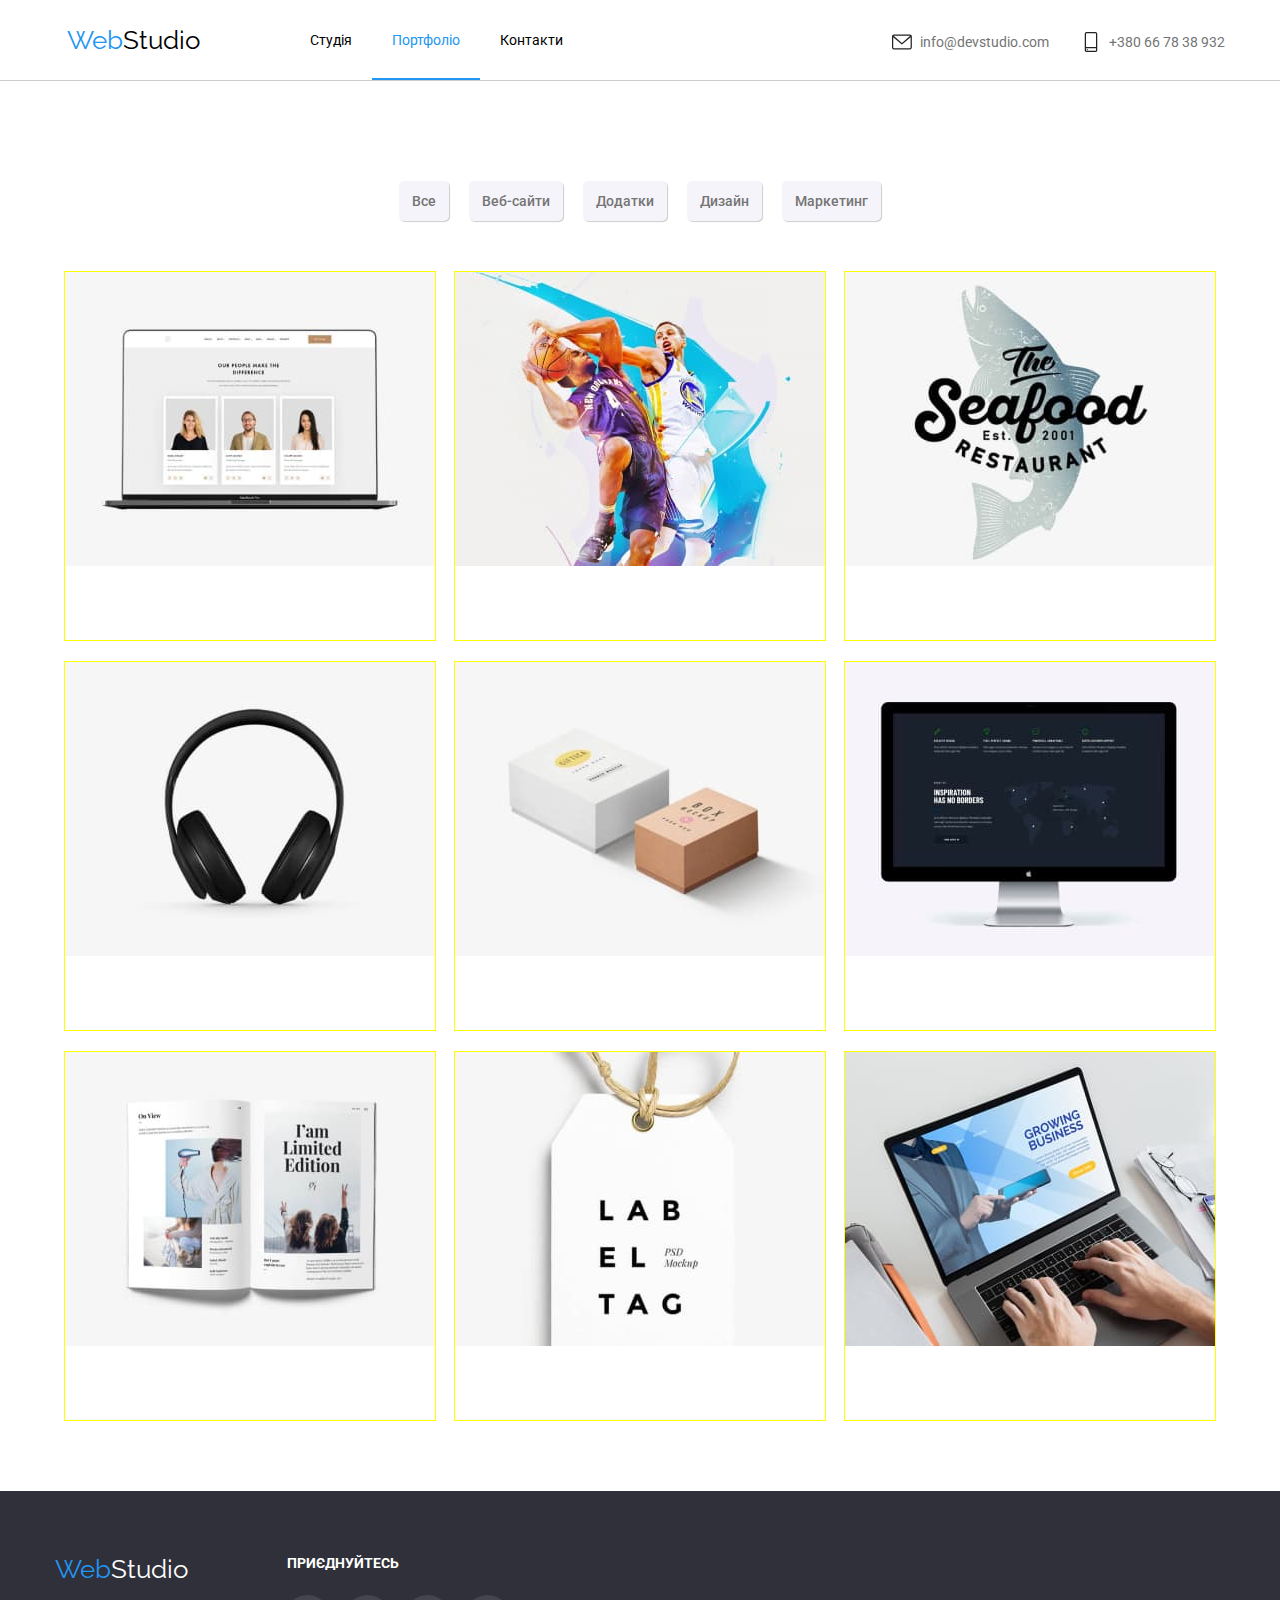
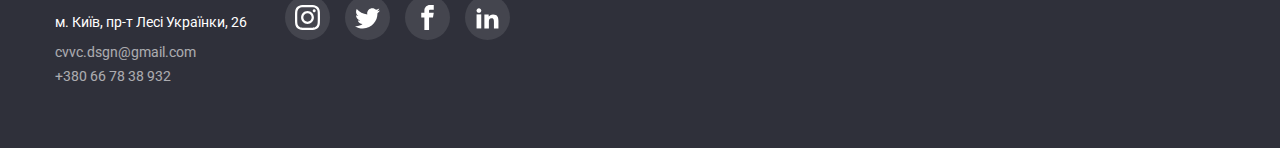
==== portfolio.html @ b99adbf7 "new_file" ====
<!DOCTYPE html>
<html lang="ua">
 <head>
  <title>Portfolio</title>

  <link rel="stylesheet" href="css/style.css" />
  <meta http-equiv="Content-type" content="text/html;charset=UTF-8" />
  <link rel="preconnect" href="https://fonts.googleapis.com">
<link rel="preconnect" href="https://fonts.gstatic.com" crossorigin>
<link href="https://fonts.googleapis.com/css2?family=Roboto:wght@100;300;400;700&display=swap" rel="stylesheet"> 
<link rel="preconnect" href="https://fonts.googleapis.com">
<link rel="preconnect" href="https://fonts.gstatic.com" crossorigin>
<link href="https://fonts.googleapis.com/css2?family=Raleway:wght@100;200;400;600;700&family=Roboto:wght@100;300;400;700&display=swap" rel="stylesheet"> 

 </head>
 <body>

<div class="top__line">
   <div class="top container">
      <div class="logo">
         <span>Web</span>Studio</div>
      <nav class="top__menu">
         <div class="menu__item"><a href="index.html">Студія</a></div>
         <div class="menu__item here">Портфоліо</div>
         <div class="menu__item"><a href="contacts.html">Контакти</a></div>
      </nav>
      <div class="contacts">
         <div class="contacts__item">
            <svg class="icons">
            <use href="./img/sprite.svg#icon-mail"></use>
            </svg>
         <a href="">info@devstudio.com</a></div>
         <div class="contacts__item">
            <svg class="icons">
            <use href="./img/sprite.svg#icon-phone"></use>
            </svg>
      +380 66 78 38 932</div>
      </div>
      
   </div>
</div>

<div class="portfolo container">
   <div class="portfolio__filter">
      <ul class="portfolio__filter-list">
         <li class="filter__items">
            <a href="">Все</a>
         <li class="filter__items">
            <a href="">Веб-сайти</a>
         </li>
         <li class="filter__items">
            <a href="">Додатки</a>
         </li>
         <li class="filter__items">
            <a href="">Дизайн</a>
         </li>
         <li class="filter__items">
            <a href="">Маркетинг</a>
         </li>
         </li>
      </ul>
      <div class="portfolio__row">
         
         <div class="portfolio__items">
            <div class="img__work">
               <img src="img/section-portfolio/portfolio1.jpg" alt="">
               <div class="hidden__container">
                  <div class="hidden_work__title"></div>
                  <div class="hidden_work__subtitle"></div>
               </div>
            </div>
            <div class="items__title"></div>
            <div class="items__subtitle"></div>
         </div>
         <div class="portfolio__items">
            <div class="img__work">
               <img src="img/section-portfolio/portfolio2.jpg" alt="">
               <div class="hidden__container">
                  <div class="hidden_work__title"></div>
                  <div class="hidden_work__subtitle"></div>
               </div>
            </div>
            <div class="items__title"></div>
            <div class="items__subtitle"></div>
         </div>
         <div class="portfolio__items">
            <div class="img__work">
               <img src="img/section-portfolio/portfolio3.jpg" alt="">
               <div class="hidden__container">
                  <div class="hidden_work__title"></div>
                  <div class="hidden_work__subtitle"></div>
               </div>
            </div>
            <div class="items__title"></div>
            <div class="items__subtitle"></div>
         </div>
         <div class="portfolio__items">
            <div class="img__work">
               <img src="img/section-portfolio/portfolio4.jpg" alt="">
               <div class="hidden__container">
                  <div class="hidden_work__title"></div>
                  <div class="hidden_work__subtitle"></div>
               </div>
            </div>
            <div class="items__title"></div>
            <div class="items__subtitle"></div>
         </div>
         <div class="portfolio__items">
            <div class="img__work">
               <img src="img/section-portfolio/portfolio5.jpg" alt="">
               <div class="hidden__container">
                  <div class="hidden_work__title"></div>
                  <div class="hidden_work__subtitle"></div>
               </div>
            </div>
            <div class="items__title"></div>
            <div class="items__subtitle"></div>
         </div>
         <div class="portfolio__items">
            <div class="img__work">
               <img src="img/section-portfolio/portfolio6.jpg" alt="">
               <div class="hidden__container">
                  <div class="hidden_work__title"></div>
                  <div class="hidden_work__subtitle"></div>
               </div>
            </div>
            <div class="items__title"></div>
            <div class="items__subtitle"></div>
         </div>
         <div class="portfolio__items">
            <div class="img__work">
               <img src="img/section-portfolio/portfolio7.jpg" alt="">
               <div class="hidden__container">
                  <div class="hidden_work__title"></div>
                  <div class="hidden_work__subtitle"></div>
               </div>
            </div>
            <div class="items__title"></div>
            <div class="items__subtitle"></div>
         </div>
         <div class="portfolio__items">
            <div class="img__work">
               <img src="img/section-portfolio/portfolio8.jpg" alt="">
               <div class="hidden__container">
                  <div class="hidden_work__title"></div>
                  <div class="hidden_work__subtitle"></div>
               </div>
            </div>
            <div class="items__title"></div>
            <div class="items__subtitle"></div>
         </div>
         <div class="portfolio__items">
            <div class="img__work">
               <img src="img/section-portfolio/portfolio9.jpg" alt="">
               <div class="hidden__container">
                  <div class="hidden_work__title"></div>
                  <div class="hidden_work__subtitle"></div>
               </div>
            </div>
            <div class="items__title"></div>
            <div class="items__subtitle"></div>
         </div>
      </div>
   </div>
</div>

<!-- ---footer--- -->
<div class="footer">
   <div class="footer__box container">
      <div class="footer__contacts">
      <div class="logo"><span>Web</span>Studio</div>
      <div class="addres">м. Київ, пр-т Лесі Українки, 26</div>
      <div class="email">cvvc.dsgn@gmail.com</div>
      <div class="phone">+380 66 78 38 932</div>
      </div>
      <div class="footer__social">
         <div class="footer__title">приєднуйтесь</div>
         <div class="social__items">
            <div>
            <svg class="social__icons">
            <use href="./img/sprite.svg#icon-instagram"></use>
            </div>
            <div>
            <svg class="social__icons">
            <use href="./img/sprite.svg#icon-twitter"></use>
            </div>
            <div>
            <svg class="social__icons">
            <use href="./img/sprite.svg#icon-facebook"></use>
            </div>
            <div>
            <svg class="social__icons">
            <use href="./img/sprite.svg#icon-linkedin"></use>
            </div>
         </div>
      </div>
   </div>
</div>
 </body>
</html>
---- css/style.css ----
* {
  padding: 0;
  margin: 0;
  border: 0;
}

*, *:before, *:after {
  -webkit-box-sizing: border-box;
  box-sizing: border-box;
}

:focus, :active {
  outline: none;
}

a:focus, a:active {
  outline: none;
}

nav, footer, header, aside {
  display: block;
}

html, body {
  height: 100%;
  width: 100%;
  font-size: 100%;
  line-height: 1;
  font-size: 14px;
  -ms-text-size-adjust: 100%;
  -moz-text-size-adjust: 100%;
  -webkit-text-size-adjust: 100%;
}

input, button, textarea {
  font-family: inherit;
}

input::-ms-clear {
  display: none;
}

button {
  cursor: pointer;
}

button::-moz-focus-inner {
  padding: 0;
  border: 0;
}

a, a:visited {
  text-decoration: none;
}

a:hover {
  text-decoration: none;
}

ul li {
  list-style: none;
}

img {
  vertical-align: top;
}

h1, h2, h3, h4, h5, h6 {
  font-size: inherit;
  font-weight: 400;
}

/*--------------------*/
body {
  font-family: "Roboto", sans-serif;
}

.container {
  width: 1170px;
  margin: 0px auto;
}

.top__line {
  background: #fff;
  border-bottom: 1px solid rgba(0, 0, 0, 0.2);
}

.top {
  display: -webkit-box;
  display: -ms-flexbox;
  display: flex;
  -webkit-box-orient: horizontal;
  -webkit-box-direction: normal;
      -ms-flex-direction: row;
          flex-direction: row;
  height: 80px;
}

.logo {
  -ms-flex-preferred-size: 145px;
      flex-basis: 145px;
  text-align: right;
  font-family: "Raleway", sans-serif;
  font-size: 26px;
  font-weight: 400;
  color: #000;
  -ms-flex-item-align: center;
      -ms-grid-row-align: center;
      align-self: center;
}

.logo span {
  color: #2196F3;
}

.here {
  border-top: 2px solid rgba(0, 0, 0, 0);
  border-bottom: 2px solid #2196F3;
}

.top__menu {
  margin-left: 90px;
  -webkit-box-flex: 1;
      -ms-flex-positive: 1;
          flex-grow: 1;
  display: -webkit-box;
  display: -ms-flexbox;
  display: flex;
  -webkit-box-orient: horizontal;
  -webkit-box-direction: normal;
      -ms-flex-direction: row;
          flex-direction: row;
  -webkit-box-pack: start;
      -ms-flex-pack: start;
          justify-content: flex-start;
  -webkit-box-align: stretch;
      -ms-flex-align: stretch;
          align-items: stretch;
}

.menu__item {
  -webkit-transition: all 0.1s ease-in-out 0.1s;
  transition: all 0.1s ease-in-out 0.1s;
  font-size: 14px;
  padding: 0px 20px;
  color: #2196F3;
  display: -webkit-box;
  display: -ms-flexbox;
  display: flex;
  -webkit-box-orient: vertical;
  -webkit-box-direction: normal;
      -ms-flex-direction: column;
          flex-direction: column;
  -webkit-box-pack: center;
      -ms-flex-pack: center;
          justify-content: center;
  -webkit-box-align: stretch;
      -ms-flex-align: stretch;
          align-items: stretch;
}

.menu__item:hover {
  border-top: 2px solid #fff;
  cursor: pointer;
  border-bottom: 2px solid #2196F3;
}

.menu__item a {
  -webkit-transition: all 0.1s ease-in-out 0.1s;
  transition: all 0.1s ease-in-out 0.1s;
  color: #000;
}

.menu__item a:hover {
  color: #2196F3;
}

.contacts {
  display: -webkit-box;
  display: -ms-flexbox;
  display: flex;
  -webkit-box-align: center;
      -ms-flex-align: center;
          align-items: center;
  -webkit-box-pack: justify;
      -ms-flex-pack: justify;
          justify-content: space-between;
  -ms-flex-preferred-size: 333px;
      flex-basis: 333px;
}

.contacts__item, a {
  color: #757575;
}

.contacts__item a:hover {
  color: #2196F3;
}

.contacts__item a:hover > .icons {
  fill: #2196F3;
}

.header {
  overflow: hidden;
  position: relative;
  background: url("../img/header/Img.png");
  height: 600px;
  text-align: center;
  display: -webkit-box;
  display: -ms-flexbox;
  display: flex;
  -webkit-box-orient: vertical;
  -webkit-box-direction: normal;
      -ms-flex-direction: column;
          flex-direction: column;
  -webkit-box-pack: center;
      -ms-flex-pack: center;
          justify-content: center;
  -webkit-box-align: center;
      -ms-flex-align: center;
          align-items: center;
}

.overlay {
  position: absolute;
  width: 100%;
  height: 100%;
  background: rgba(0, 0, 0, 0.4);
}

.header__title {
  position: relative;
  z-index: 2;
  width: 600px;
  line-height: 60px;
  margin-bottom: 45px;
  font-size: 44px;
  font-weight: 700;
  text-transform: uppercase;
  color: #fff;
}

.headr__btn {
  position: relative;
  z-index: 2;
  background: #2196F3;
  color: white;
  padding: 22px 32px;
  border-radius: 4px;
  font-size: 16px;
  font-weight: bold;
}

.headr__btn:hover {
  background: #188CE8;
}

.title {
  color: #212121;
  font-size: 36px;
  font-weight: bold;
  text-align: center;
  padding-top: 100px;
  margin-bottom: 60px;
}

.benefits {
  margin: 0px -10px;
  margin-top: 60px;
}

.benefits__items {
  margin: 0px 10px 0px 10px;
}

.benefits__img-box {
  margin-bottom: 35px;
  width: 270px;
  height: 120px;
  display: -webkit-box;
  display: -ms-flexbox;
  display: flex;
  -webkit-box-orient: horizontal;
  -webkit-box-direction: normal;
      -ms-flex-direction: row;
          flex-direction: row;
  -webkit-box-pack: center;
      -ms-flex-pack: center;
          justify-content: center;
  -webkit-box-align: center;
      -ms-flex-align: center;
          align-items: center;
  border-radius: 5px;
  background-color: #F5F4FA;
}

.benefits__icons {
  width: 70px;
  height: 70px;
}

.benefits__title {
  display: none;
}

.benefits__box {
  display: -webkit-box;
  display: -ms-flexbox;
  display: flex;
  -webkit-box-orient: horizontal;
  -webkit-box-direction: normal;
      -ms-flex-direction: row;
          flex-direction: row;
  -webkit-box-pack: center;
      -ms-flex-pack: center;
          justify-content: center;
}

.benefits__items {
  font-size: 14px;
}

.benefits__items_title {
  color: #212121;
  font-weight: bold;
  margin-bottom: 20px;
}

.benefits__items_subtitle {
  color: #757575;
}

.we-doing {
  padding-bottom: 100px;
}

.we-doing__img {
  display: -webkit-box;
  display: -ms-flexbox;
  display: flex;
  -webkit-box-orient: horizontal;
  -webkit-box-direction: normal;
      -ms-flex-direction: row;
          flex-direction: row;
  -webkit-box-pack: justify;
      -ms-flex-pack: justify;
          justify-content: space-between;
  -webkit-box-align: center;
      -ms-flex-align: center;
          align-items: center;
}

.we-doing__item:hover {
  cursor: pointer;
  -webkit-box-shadow: 1px 2px 13px rgba(0, 0, 0, 0.5);
          box-shadow: 1px 2px 13px rgba(0, 0, 0, 0.5);
}

.team {
  background: #F5F4FA;
  padding-bottom: 60px;
}

.team__box {
  display: -webkit-box;
  display: -ms-flexbox;
  display: flex;
  -webkit-box-orient: horizontal;
  -webkit-box-direction: normal;
      -ms-flex-direction: row;
          flex-direction: row;
  -webkit-box-pack: justify;
      -ms-flex-pack: justify;
          justify-content: space-between;
  -webkit-box-align: center;
      -ms-flex-align: center;
          align-items: center;
}

.team__items {
  padding-bottom: 30px;
  -webkit-box-shadow: 1px 2px 2px rgba(0, 0, 0, 0.2);
          box-shadow: 1px 2px 2px rgba(0, 0, 0, 0.2);
  border-radius: 0px 0px 5px 5px;
  -ms-flex-preferred-size: 270px;
      flex-basis: 270px;
  text-align: center;
  background: #fff;
}

.team__items img {
  width: 100%;
}

.neme {
  margin-top: 33px;
  margin-bottom: 18px;
  color: #212121;
  font-size: 16px;
  font-weight: 600;
}

.profession {
  color: #757575;
  font-size: 16px;
  margin-bottom: 20px;
}

.social__items {
  margin: 0px auto;
  width: 80%;
  display: -webkit-box;
  display: -ms-flexbox;
  display: flex;
  -webkit-box-orient: horizontal;
  -webkit-box-direction: normal;
      -ms-flex-direction: row;
          flex-direction: row;
  -ms-flex-pack: distribute;
      justify-content: space-around;
  -webkit-box-align: center;
      -ms-flex-align: center;
          align-items: center;
}

.social__items div {
  -webkit-transition: all 0.5s ease-in-out 0s;
  transition: all 0.5s ease-in-out 0s;
  display: -webkit-box;
  display: -ms-flexbox;
  display: flex;
  -webkit-box-orient: horizontal;
  -webkit-box-direction: normal;
      -ms-flex-direction: row;
          flex-direction: row;
  -webkit-box-pack: center;
      -ms-flex-pack: center;
          justify-content: center;
  -webkit-box-align: center;
      -ms-flex-align: center;
          align-items: center;
  border-radius: 50%;
  width: 45px;
  height: 45px;
}

.social__items div:hover {
  fill: #fff;
  background-color: #2196F3;
  cursor: pointer;
}

.social__items div:hover > .social__icons {
  fill: #fff;
}

.social__icons {
  -webkit-transition: all 0.2s ease-in-out 0s;
  transition: all 0.2s ease-in-out 0s;
  fill: #AFB1B8;
  width: 25px;
  height: 25px;
}

.partners {
  margin-bottom: 95px;
}

.partners__row {
  display: -webkit-box;
  display: -ms-flexbox;
  display: flex;
  -webkit-box-orient: horizontal;
  -webkit-box-direction: normal;
      -ms-flex-direction: row;
          flex-direction: row;
  -webkit-box-pack: justify;
      -ms-flex-pack: justify;
          justify-content: space-between;
  -webkit-box-align: center;
      -ms-flex-align: center;
          align-items: center;
}

.partners__items {
  -webkit-transition: all 0.5s ease-in-out 0s;
  transition: all 0.5s ease-in-out 0s;
  display: -webkit-box;
  display: -ms-flexbox;
  display: flex;
  -webkit-box-orient: horizontal;
  -webkit-box-direction: normal;
      -ms-flex-direction: row;
          flex-direction: row;
  -webkit-box-pack: center;
      -ms-flex-pack: center;
          justify-content: center;
  -webkit-box-align: center;
      -ms-flex-align: center;
          align-items: center;
  width: 170px;
  height: 92px;
  border-radius: 5px;
  border: 1px solid #AFB1B8;
}

.partners__items:hover {
  cursor: pointer;
  border: 1px solid #2196F3;
}

.partners__items:hover > .partners__icons {
  fill: #2196F3;
}

.partners__icons {
  -webkit-transition: all 0.5s ease-in-out 0s;
  transition: all 0.5s ease-in-out 0s;
  fill: #AFB1B8;
  height: 60px;
}

.footer {
  font-size: 14px;
  padding: 65px 0px;
  background: #2F303A;
  color: #fff;
}

.footer__title {
  color: #fff;
  text-transform: uppercase;
  font-weight: bold;
  font-size: 14px;
  margin-bottom: 25px;
}

.footer__box {
  display: -webkit-box;
  display: -ms-flexbox;
  display: flex;
  -webkit-box-orient: horizontal;
  -webkit-box-direction: normal;
      -ms-flex-direction: row;
          flex-direction: row;
  -webkit-box-pack: start;
      -ms-flex-pack: start;
          justify-content: flex-start;
}

.footer__contacts {
  margin-right: 40px;
}

.footer__social {
  width: 300px;
}

.footer__social > .social__items {
  margin-left: -10px;
}

.footer__social > .social__items > div {
  background-color: #44454E;
}

.footer__social div > .social__icons {
  fill: #fff;
}

.footer__social > .social__items > div:hover {
  opacity: 1;
  background-color: #2196F3;
}

.footer__contacts > .logo {
  text-align: left;
  color: #fff;
}

.addres {
  margin-top: 33px;
  margin-bottom: 16px;
}

.email, .phone {
  margin-top: 10px;
  opacity: 0.6;
}

.icons {
  margin-bottom: -5px;
  margin-right: 5px;
  width: 20px;
  height: 20px;
  fill: #222;
}

.contacts__item:hover > .icons {
  fill: #2196F3;
}

.contacts__item:hover {
  color: #2196F3;
}

.portfolo {
  padding-top: 100px;
  padding-bottom: 60px;
}

.portfolio__filter {
  margin: 0px auto;
}

.portfolio__filter-list {
  display: -webkit-box;
  display: -ms-flexbox;
  display: flex;
  -webkit-box-orient: horizontal;
  -webkit-box-direction: normal;
      -ms-flex-direction: row;
          flex-direction: row;
  -webkit-box-pack: center;
      -ms-flex-pack: center;
          justify-content: center;
  -webkit-box-align: center;
      -ms-flex-align: center;
          align-items: center;
  margin-bottom: 40px;
}

.filter__items {
  background: #F5F4FA;
  font-size: 16;
  font-weight: 500;
  border-radius: 5px;
  padding: 13px;
  margin: 0px 10px;
  -webkit-box-shadow: 1px 1px 1px rgba(0, 0, 0, 0.2);
          box-shadow: 1px 1px 1px rgba(0, 0, 0, 0.2);
}

.filter__items:hover {
  background: #2196F3;
  -webkit-box-shadow: 1px 2px 1px rgba(0, 0, 0, 0.2);
          box-shadow: 1px 2px 1px rgba(0, 0, 0, 0.2);
}

.filter__items:hover > a {
  color: #fff;
}

.portfolio__row {
  display: -webkit-box;
  display: -ms-flexbox;
  display: flex;
  -webkit-box-orient: horizontal;
  -webkit-box-direction: normal;
      -ms-flex-direction: row;
          flex-direction: row;
  -ms-flex-pack: distribute;
      justify-content: space-around;
  -webkit-box-align: center;
      -ms-flex-align: center;
          align-items: center;
  -ms-flex-wrap: wrap;
      flex-wrap: wrap;
}

.portfolio__items {
  margin: 10px 0px;
  -ms-flex-preferred-size: 370px;
      flex-basis: 370px;
  height: 370px;
  border: 1px solid yellow;
}
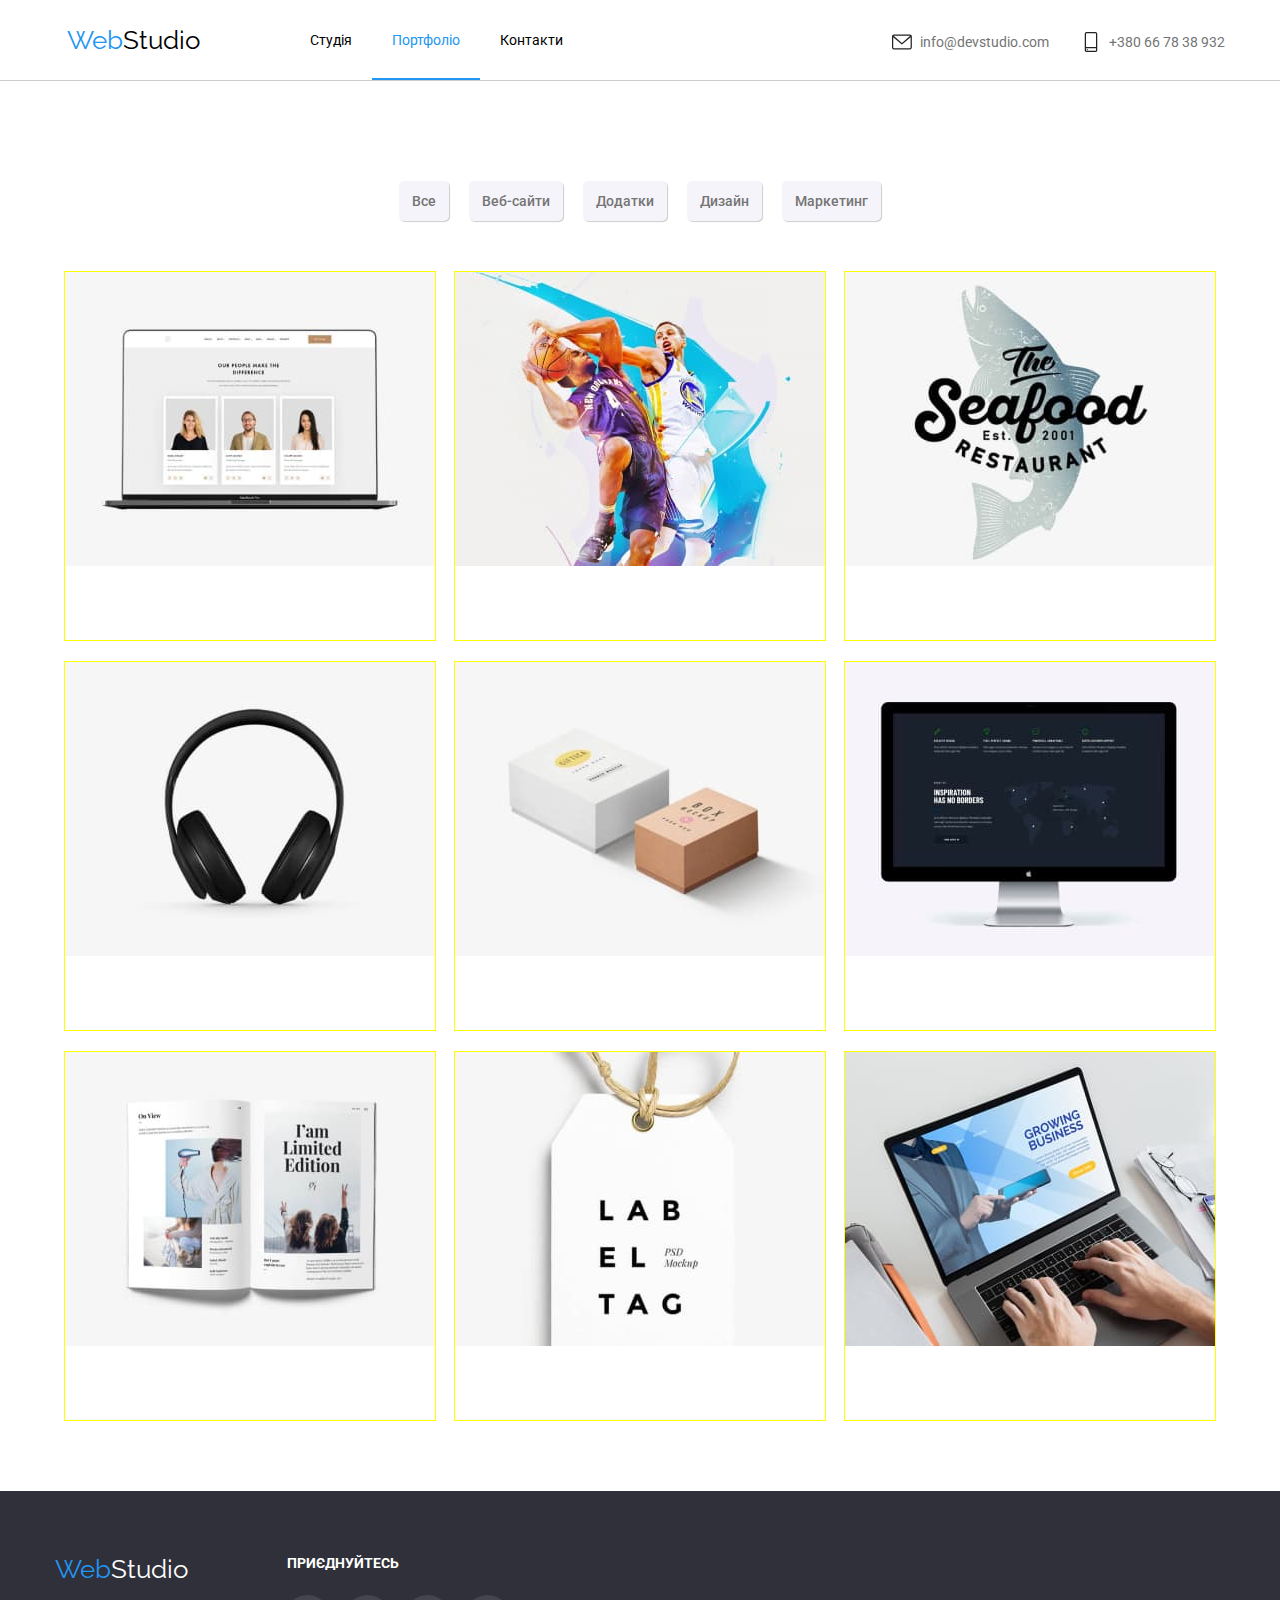
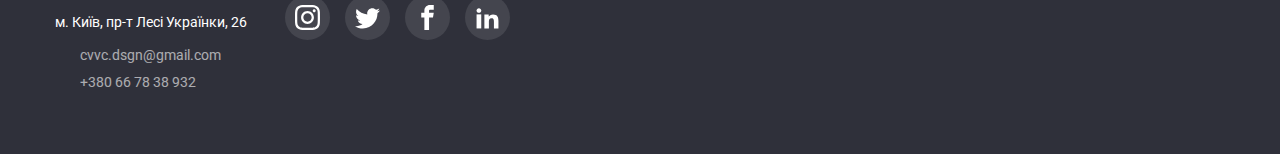
==== commit 06f8b6ac: "svg icons footer" ====
--- a/portfolio.html
+++ b/portfolio.html
@@ -170,8 +170,8 @@
       <div class="footer__contacts">
       <div class="logo"><span>Web</span>Studio</div>
       <div class="addres">м. Київ, пр-т Лесі Українки, 26</div>
-      <div class="email">cvvc.dsgn@gmail.com</div>
-      <div class="phone">+380 66 78 38 932</div>
+      <div class="email"><svg class="icons"><use href="./img/icons/sprite.svg#mail"></use></svg>cvvc.dsgn@gmail.com</div>
+      <div class="phone"><svg class="icons"><use href="./img/icons/sprite.svg#phone"></use></svg>+380 66 78 38 932</div>
       </div>
       <div class="footer__social">
          <div class="footer__title">приєднуйтесь</div>
@@ -197,4 +197,4 @@
    </div>
 </div>
  </body>
-</html>+</html>
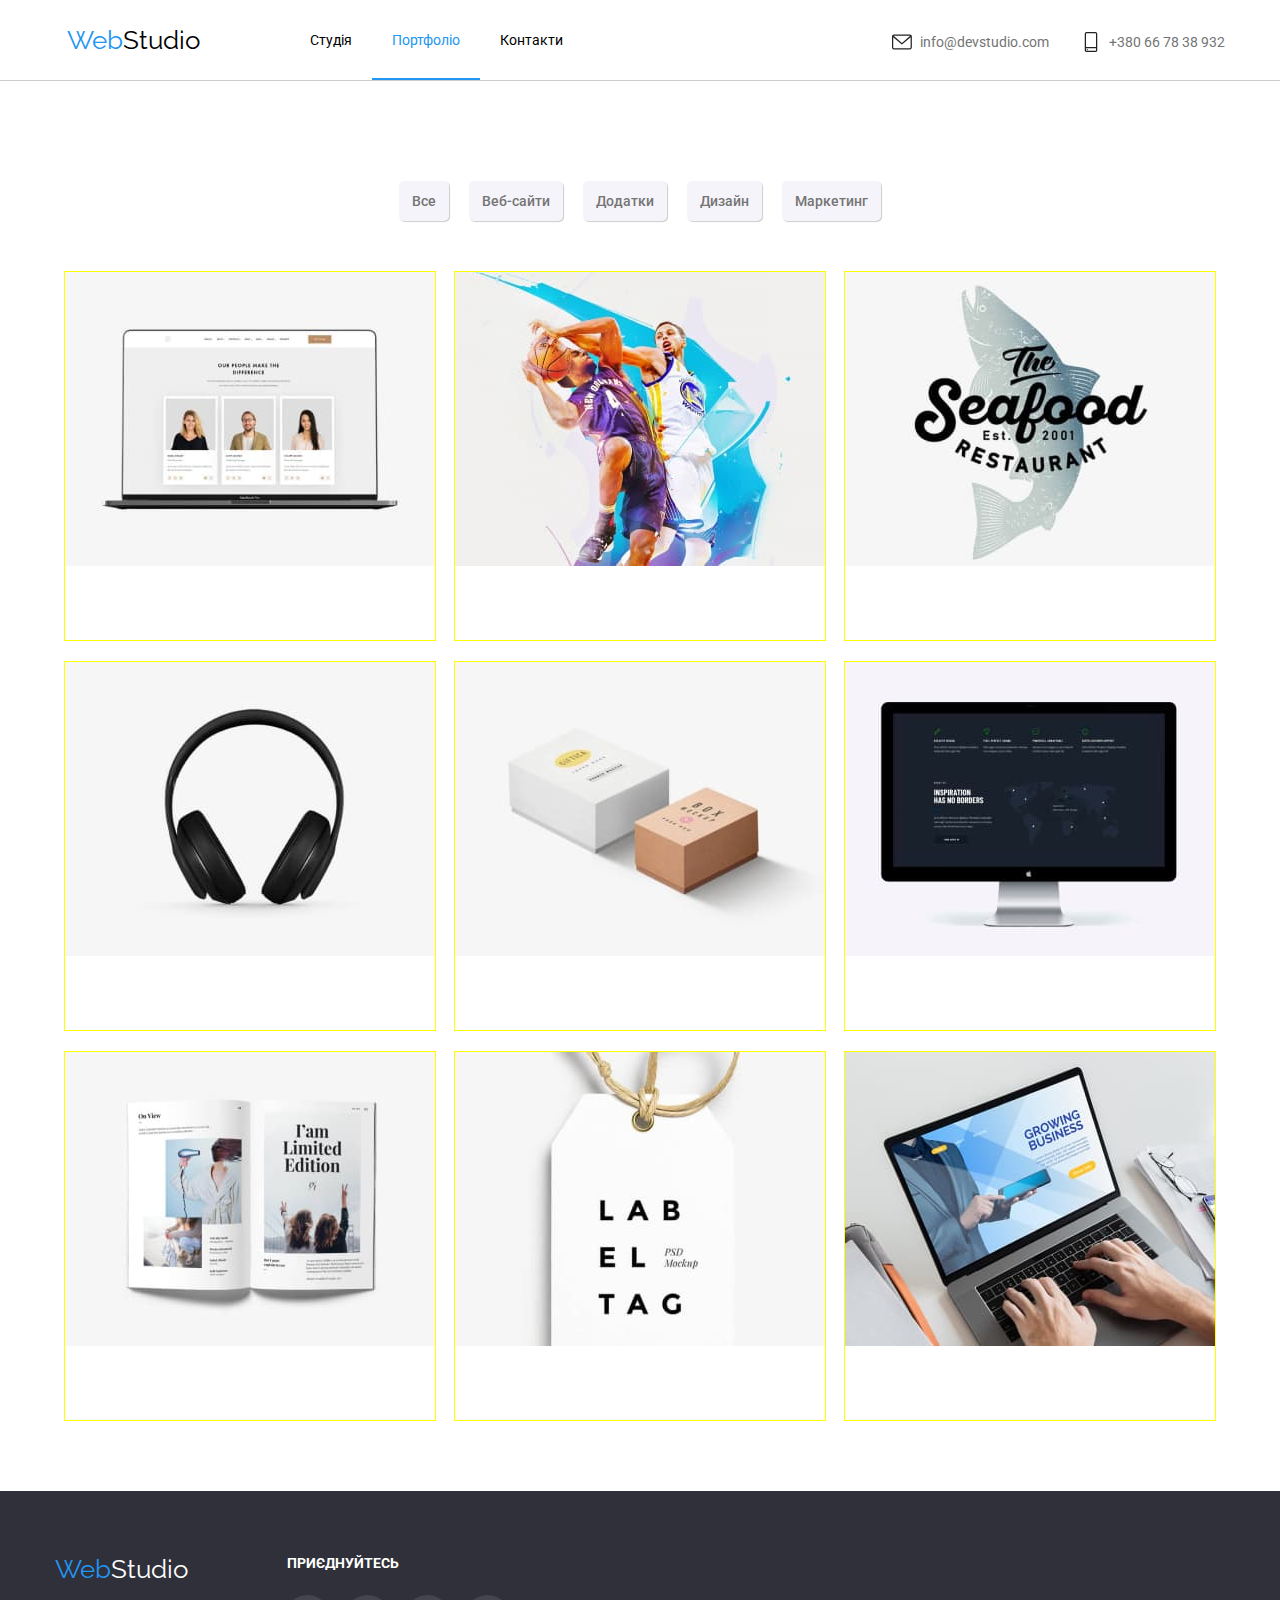
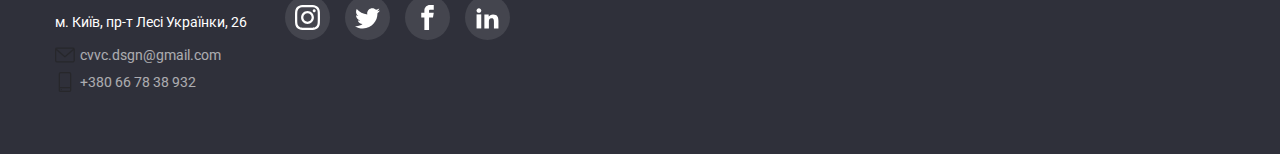
==== commit 6e8be959: "Update portfolio.html" ====
--- a/portfolio.html
+++ b/portfolio.html
@@ -170,8 +170,8 @@
       <div class="footer__contacts">
       <div class="logo"><span>Web</span>Studio</div>
       <div class="addres">м. Київ, пр-т Лесі Українки, 26</div>
-      <div class="email"><svg class="icons"><use href="./img/icons/sprite.svg#mail"></use></svg>cvvc.dsgn@gmail.com</div>
-      <div class="phone"><svg class="icons"><use href="./img/icons/sprite.svg#phone"></use></svg>+380 66 78 38 932</div>
+      <div class="email"><svg class="icons"><use href="./img/sprite.svg#icon-mail"></use></svg>cvvc.dsgn@gmail.com</div>
+      <div class="phone"><svg class="icons"><use href="./img/sprite.svg#icon-phone"></use></svg>+380 66 78 38 932</div>
       </div>
       <div class="footer__social">
          <div class="footer__title">приєднуйтесь</div>
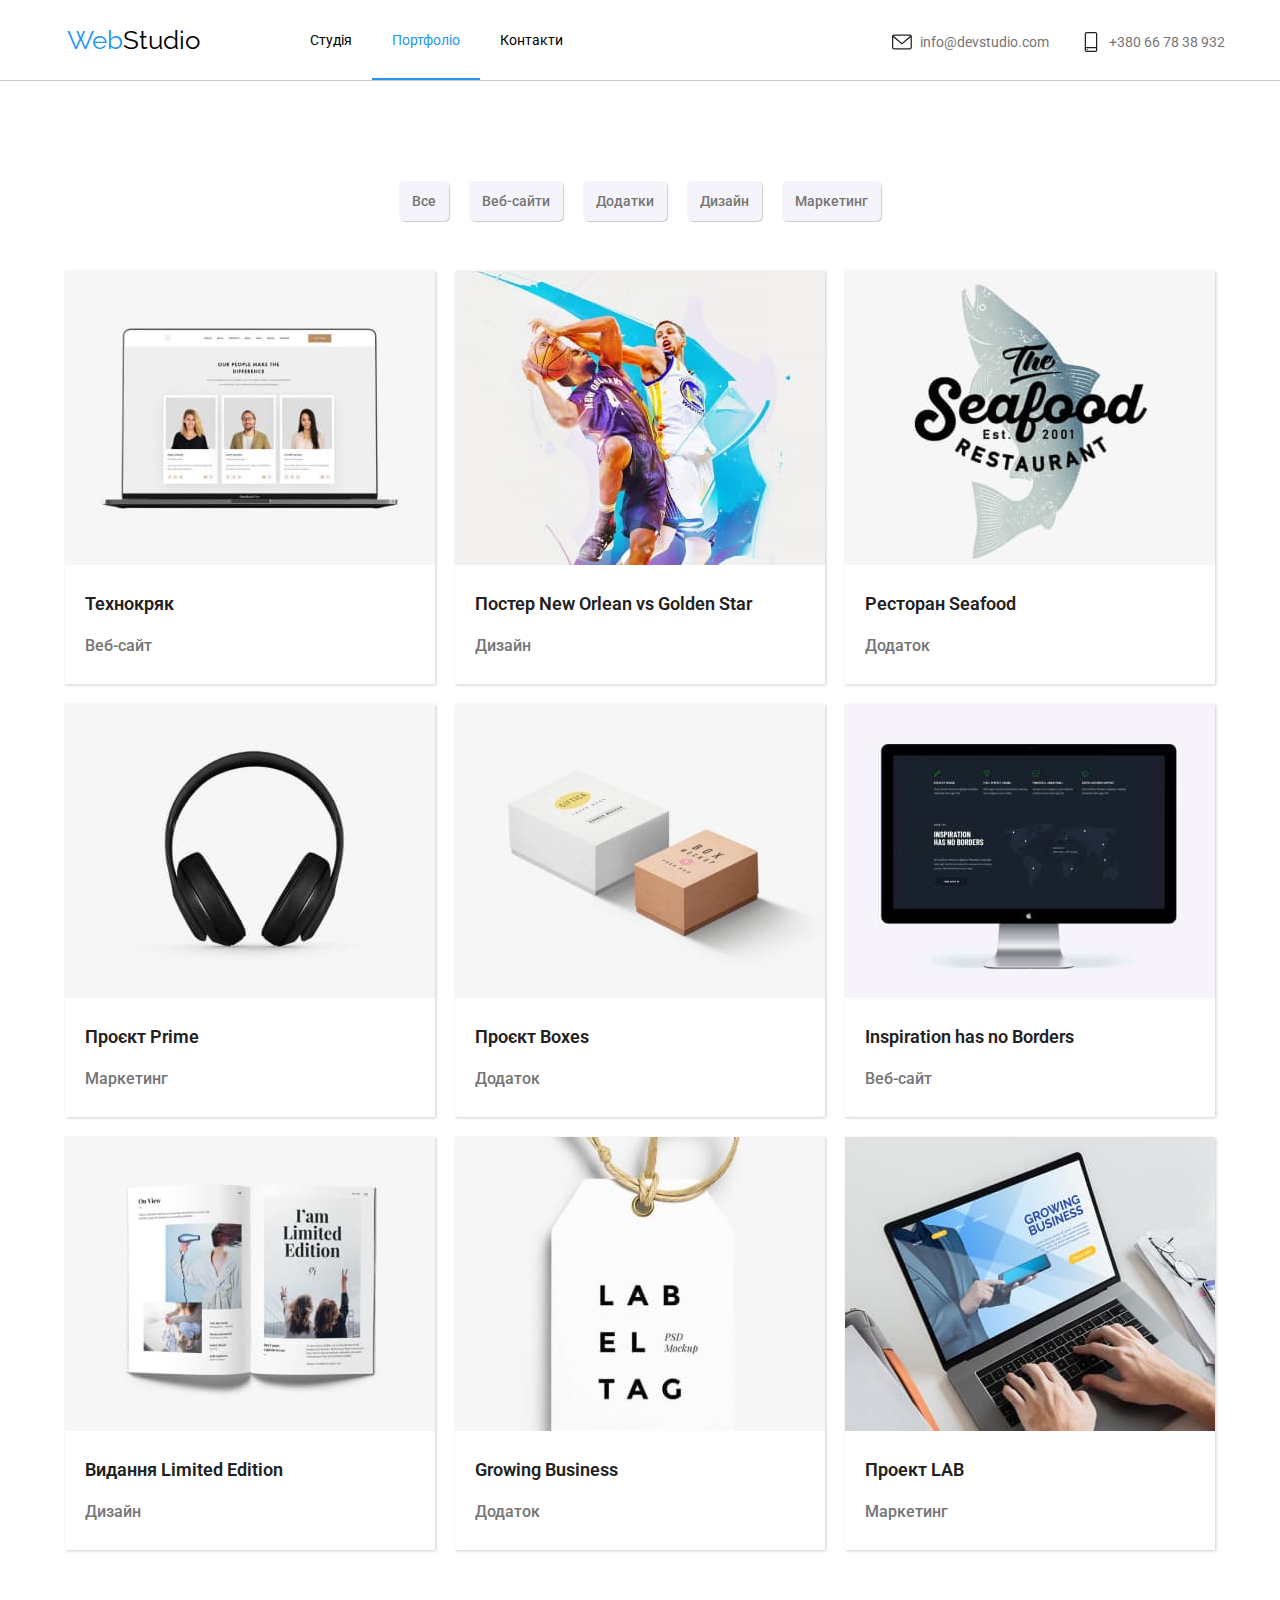
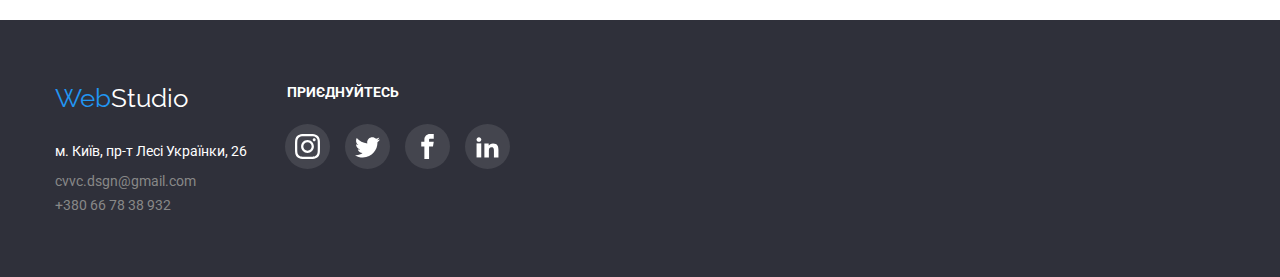
==== commit 58bbba58: "new file" ====
--- a/portfolio.html
+++ b/portfolio.html
@@ -66,99 +66,121 @@
                <img src="img/section-portfolio/portfolio1.jpg" alt="">
                <div class="hidden__container">
                   <div class="hidden_work__title"></div>
-                  <div class="hidden_work__subtitle"></div>
-               </div>
-            </div>
-            <div class="items__title"></div>
-            <div class="items__subtitle"></div>
+                  <div class="hidden_work__subtitle">Ресурс пропонує комплексні пропозиції з різним рівнем функціоналу та сервісів. Все це дозволить відвідувачу отримати вичерпні відомості про компанію чи приватну особу.</div>
+               </div>
+            </div>
+            <div class="title__box">
+            <div class="items__title">Технокряк</div>
+            <div class="items__subtitle">Веб-сайт</div>
+            </div>
          </div>
          <div class="portfolio__items">
             <div class="img__work">
                <img src="img/section-portfolio/portfolio2.jpg" alt="">
                <div class="hidden__container">
                   <div class="hidden_work__title"></div>
-                  <div class="hidden_work__subtitle"></div>
-               </div>
-            </div>
-            <div class="items__title"></div>
-            <div class="items__subtitle"></div>
+                  <div class="hidden_work__subtitle">Lorem ipsum dolor sit, amet consectetur adipisicing elit. Quibusdam ut incidunt illum eos sit rem.</div>
+               </div>
+            </div>
+            <div class="title__box">
+            <div class="items__title">Постер New Orlean vs Golden Star</div>
+            <div class="items__subtitle">Дизайн</div>
+            </div>
          </div>
          <div class="portfolio__items">
             <div class="img__work">
                <img src="img/section-portfolio/portfolio3.jpg" alt="">
                <div class="hidden__container">
                   <div class="hidden_work__title"></div>
-                  <div class="hidden_work__subtitle"></div>
-               </div>
-            </div>
-            <div class="items__title"></div>
-            <div class="items__subtitle"></div>
+                  <div class="hidden_work__subtitle">Lorem ipsum dolor sit amet, consectetur adipisicing elit. Odit, quibusdam pariatur architecto, blanditiis earum beatae odio reiciendis quisquam?</div>
+               </div>
+            </div>
+            <div class="title__box">
+            <div class="items__title">Ресторан Seafood</div>
+            <div class="items__subtitle">Додаток</div>
+            </div>
          </div>
          <div class="portfolio__items">
             <div class="img__work">
                <img src="img/section-portfolio/portfolio4.jpg" alt="">
                <div class="hidden__container">
                   <div class="hidden_work__title"></div>
-                  <div class="hidden_work__subtitle"></div>
-               </div>
-            </div>
-            <div class="items__title"></div>
-            <div class="items__subtitle"></div>
+                  <div class="hidden_work__subtitle">Lorem ipsum, dolor sit amet consectetur adipisicing elit. Consequatur nisi labore tempora eveniet quos enim, cupiditate, vero vitae? Earum expedita totam porro commodi illo eum.</div>
+               </div>
+            </div>
+            <div class="title__box">
+            <div class="items__title">Проєкт Prime</div>
+            <div class="items__subtitle">Маркетинг</div>
+            </div>
          </div>
          <div class="portfolio__items">
             <div class="img__work">
                <img src="img/section-portfolio/portfolio5.jpg" alt="">
                <div class="hidden__container">
                   <div class="hidden_work__title"></div>
-                  <div class="hidden_work__subtitle"></div>
-               </div>
-            </div>
-            <div class="items__title"></div>
-            <div class="items__subtitle"></div>
+                  <div class="hidden_work__subtitle">Lorem, ipsum dolor, sit amet consectetur adipisicing elit. Sequi, provident!</div>
+               </div>
+            </div>
+            <div class="title__box">
+            <div class="items__title">Проєкт Boxes</div>
+            <div class="items__subtitle">Додаток</div>
+            </div>
          </div>
          <div class="portfolio__items">
             <div class="img__work">
                <img src="img/section-portfolio/portfolio6.jpg" alt="">
                <div class="hidden__container">
                   <div class="hidden_work__title"></div>
-                  <div class="hidden_work__subtitle"></div>
-               </div>
-            </div>
-            <div class="items__title"></div>
-            <div class="items__subtitle"></div>
+                  <div class="hidden_work__subtitle">Lorem ipsum dolor sit amet consectetur adipisicing elit. Porro aliquam, incidunt. Hic.</div>
+               </div>
+            </div>
+            <div class="title__box">
+            <div class="items__title">Inspiration has no Borders</div>
+            <div class="items__subtitle">Веб-сайт</div>
+            </div>
          </div>
          <div class="portfolio__items">
             <div class="img__work">
                <img src="img/section-portfolio/portfolio7.jpg" alt="">
                <div class="hidden__container">
                   <div class="hidden_work__title"></div>
-                  <div class="hidden_work__subtitle"></div>
-               </div>
-            </div>
-            <div class="items__title"></div>
-            <div class="items__subtitle"></div>
+                  <div class="hidden_work__subtitle">Lorem ipsum dolor sit amet consectetur adipisicing elit. Dolores nobis provident aliquam quis excepturi placeat quidem, rem, molestiae tempore sapiente, ipsa odit.</div>
+               </div>
+            </div>
+            <div class="title__box">
+            <div class="items__title">Видання Limited Edition</div>
+            <div class="items__subtitle">Дизайн</div>
+            </div>
          </div>
          <div class="portfolio__items">
             <div class="img__work">
                <img src="img/section-portfolio/portfolio8.jpg" alt="">
                <div class="hidden__container">
-                  <div class="hidden_work__title"></div>
-                  <div class="hidden_work__subtitle"></div>
-               </div>
-            </div>
-            <div class="items__title"></div>
-            <div class="items__subtitle"></div>
+                  <div class="hidden_work__title">
+                     Title
+                  </div>
+                  <div class="hidden_work__subtitle">
+                     Lorem ipsum dolor sit amet consectetur, adipisicing elit. Pariatur iure, ex expedita non dolorum magni voluptates est vitae molestias eos?
+                  </div>
+               </div>
+            </div>
+            <div class="title__box">
+            <div class="items__title">Growing Business</div>
+            <div class="items__subtitle">Додаток</div>
+            </div>
          </div>
          <div class="portfolio__items">
             <div class="img__work">
                <img src="img/section-portfolio/portfolio9.jpg" alt="">
                <div class="hidden__container">
                   <div class="hidden_work__title"></div>
-                  <div class="hidden_work__subtitle"></div>
-               </div>
-            </div>
-            <div class="items__title"></div>
-            <div class="items__subtitle"></div>
+                  <div class="hidden_work__subtitle">Lorem ipsum dolor sit amet, consectetur adipisicing, elit. Fugiat et eaque ut? Dolorem placeat pariatur deserunt porro assumenda aliquam recusandae, adipisci consequuntur quisquam repellat quaerat totam magnam corporis dolorum vitae doloribus.</div>
+               </div>
+            </div>
+            <div class="title__box">
+            <div class="items__title">Проект LAB</div>
+            <div class="items__subtitle">Маркетинг</div>
+            </div>
          </div>
       </div>
    </div>
@@ -170,8 +192,8 @@
       <div class="footer__contacts">
       <div class="logo"><span>Web</span>Studio</div>
       <div class="addres">м. Київ, пр-т Лесі Українки, 26</div>
-      <div class="email"><svg class="icons"><use href="./img/sprite.svg#icon-mail"></use></svg>cvvc.dsgn@gmail.com</div>
-      <div class="phone"><svg class="icons"><use href="./img/sprite.svg#icon-phone"></use></svg>+380 66 78 38 932</div>
+      <div class="email">cvvc.dsgn@gmail.com</div>
+      <div class="phone">+380 66 78 38 932</div>
       </div>
       <div class="footer__social">
          <div class="footer__title">приєднуйтесь</div>
@@ -197,4 +219,4 @@
    </div>
 </div>
  </body>
-</html>
+</html>--- a/css/style.css
+++ b/css/style.css
@@ -73,6 +73,7 @@
 /*--------------------*/
 body {
   font-family: "Roboto", sans-serif;
+  position: relative;
 }
 
 .container {
@@ -223,6 +224,7 @@
 }
 
 .overlay {
+  z-index: 0;
   position: absolute;
   width: 100%;
   height: 100%;
@@ -243,7 +245,7 @@
 
 .headr__btn {
   position: relative;
-  z-index: 2;
+  z-index: 1;
   background: #2196F3;
   color: white;
   padding: 22px 32px;
@@ -586,7 +588,7 @@
 
 .email, .phone {
   margin-top: 10px;
-  opacity: 0.6;
+  color: #888;
 }
 
 .icons {
@@ -632,6 +634,8 @@
 }
 
 .filter__items {
+  -webkit-transition: all 0.5s ease-in-out 0s;
+  transition: all 0.5s ease-in-out 0s;
   background: #F5F4FA;
   font-size: 16;
   font-weight: 500;
@@ -670,9 +674,161 @@
 }
 
 .portfolio__items {
+  position: relative;
   margin: 10px 0px;
   -ms-flex-preferred-size: 370px;
       flex-basis: 370px;
-  height: 370px;
-  border: 1px solid yellow;
+  -webkit-box-shadow: 1px 1px 3px rgba(0, 0, 0, 0.2);
+          box-shadow: 1px 1px 3px rgba(0, 0, 0, 0.2);
+}
+
+.img__work {
+  overflow: hidden;
+  position: relative;
+}
+
+.hidden__container {
+  z-index: 2;
+  -webkit-transition: all 0.3s ease-in-out 0s;
+  transition: all 0.3s ease-in-out 0s;
+  overflow: hidden;
+  padding: 50px 20px;
+  background: #2196F3;
+  position: absolute;
+  top: 299px;
+  height: 100%;
+  width: 100%;
+  opacity: 0.4;
+  color: #fff;
+}
+
+.img__work:hover > .hidden__container {
+  cursor: pointer;
+  top: 0px;
+  opacity: 0.9;
+}
+
+.hidden_work__title {
+  display: none;
+  font-size: 18px;
+  font-weight: 600;
+  margin-top: 30px;
+  margin-bottom: 20px;
+}
+
+.hidden_work__subtitle {
+  font-size: 18px;
+  font-weight: 500;
+  line-height: 25px;
+}
+
+.title__box {
+  background: #fff;
+  padding: 30px 20px;
+}
+
+.items__title {
+  font-size: 18px;
+  font-weight: 600;
+  color: #212121;
+  margin-bottom: 25px;
+}
+
+.items__subtitle {
+  font-size: 16px;
+  font-weight: 500;
+  color: #757575;
+}
+
+.madal__container {
+  pointer-events: none;
+  opacity: 0;
+  display: -webkit-box;
+  display: -ms-flexbox;
+  display: flex;
+  -webkit-box-orient: horizontal;
+  -webkit-box-direction: normal;
+      -ms-flex-direction: row;
+          flex-direction: row;
+  -webkit-box-pack: center;
+      -ms-flex-pack: center;
+          justify-content: center;
+  -webkit-box-align: center;
+      -ms-flex-align: center;
+          align-items: center;
+  z-index: 3;
+  position: fixed;
+  top: 0px;
+  width: 100%;
+  height: 100%;
+}
+
+.modal__overlay {
+  z-index: 2;
+  width: 100%;
+  height: 100%;
+  position: absolute;
+  background: rgba(0, 0, 0, 0.2);
+}
+
+.modal__window {
+  display: -webkit-box;
+  display: -ms-flexbox;
+  display: flex;
+  -webkit-box-orient: vertical;
+  -webkit-box-direction: normal;
+      -ms-flex-direction: column;
+          flex-direction: column;
+  -webkit-box-pack: start;
+      -ms-flex-pack: start;
+          justify-content: flex-start;
+  -webkit-box-align: start;
+      -ms-flex-align: start;
+          align-items: flex-start;
+  padding: 10px;
+  z-index: 3;
+  position: relative;
+  width: 530px;
+  height: 580px;
+  background: #fff;
+  border-radius: 4px;
+  -webkit-box-shadow: 1px 2px 2px rgba(0, 0, 0, 0.2);
+          box-shadow: 1px 2px 2px rgba(0, 0, 0, 0.2);
+}
+
+.modal__icon_clouse {
+  -ms-flex-item-align: end;
+      align-self: flex-end;
+  display: -webkit-box;
+  display: -ms-flexbox;
+  display: flex;
+  -webkit-box-orient: horizontal;
+  -webkit-box-direction: normal;
+      -ms-flex-direction: row;
+          flex-direction: row;
+  -webkit-box-pack: center;
+      -ms-flex-pack: center;
+          justify-content: center;
+  -webkit-box-align: center;
+      -ms-flex-align: center;
+          align-items: center;
+  width: 35px;
+  height: 35px;
+  border-radius: 50%;
+  border: 1px solid rgba(0, 0, 0, 0.2);
+}
+
+.modal__icon_clouse div {
+  margin-left: -1px;
+  width: 20px;
+  height: 20px;
+}
+
+.modal__icon_clouse div > .icons {
+  fill: rgba(0, 0, 0, 0.5);
+}
+
+.modal__icon_clouse:hover {
+  opacity: 0.6;
+  cursor: pointer;
 }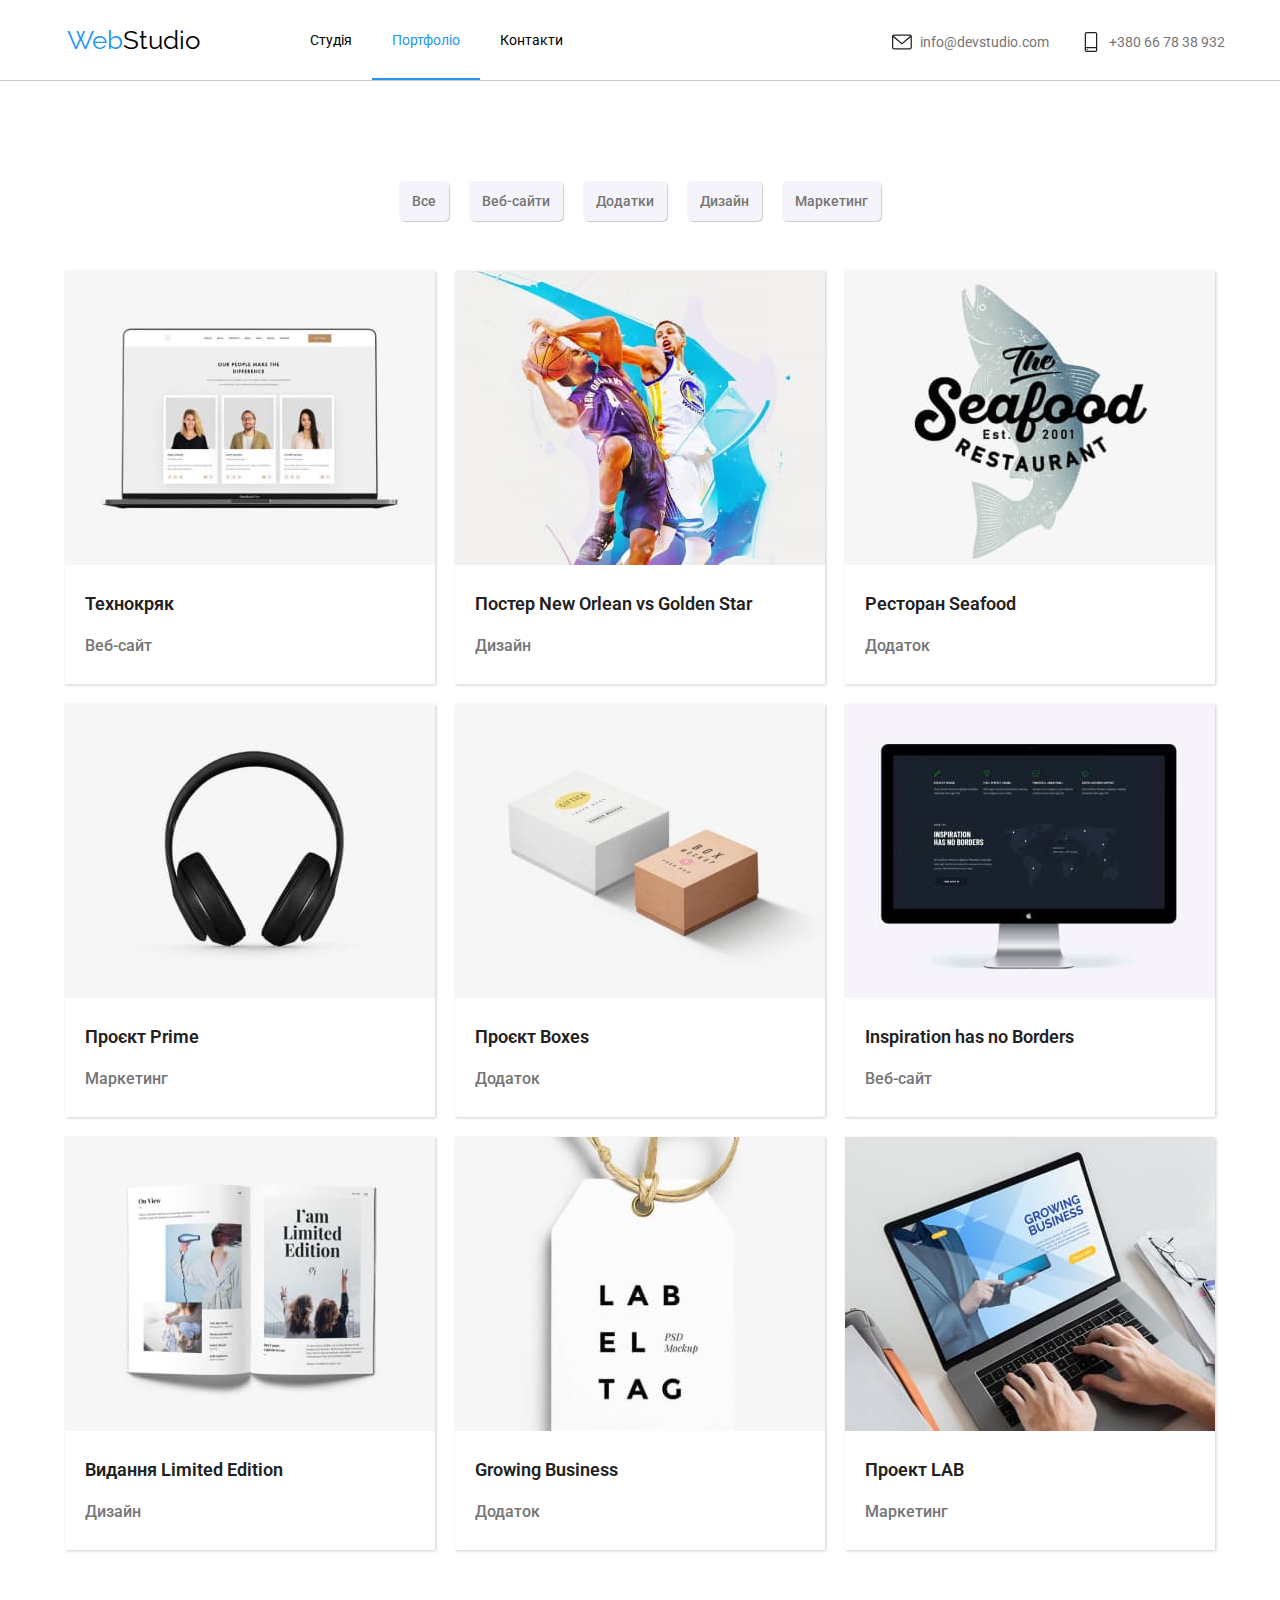
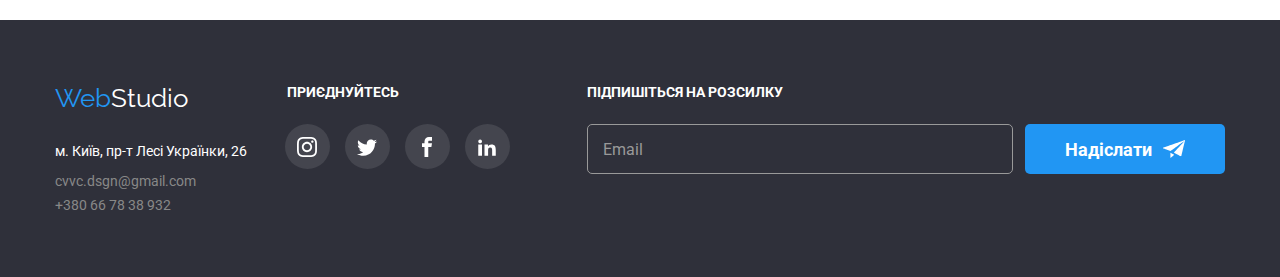
==== commit 9968d81d: "Add files via upload" ====
--- a/portfolio.html
+++ b/portfolio.html
@@ -216,6 +216,18 @@
             </div>
          </div>
       </div>
+      <div class="footer__send">
+         <div class="footer__title">Підпишіться на розсилку</div>
+         <div class="footer__label">
+            <input type="email" placeholder="Email" class="footer__mail">
+            <button type="sublime" class="footer__send__btn">
+               Надіслати
+               <svg class="footer__icons">
+                  <use href="./img/sprite.svg#icon-send"></use>
+               </svg>
+            </button>
+         </div>
+      </div>
    </div>
 </div>
  </body>
--- a/css/style.css
+++ b/css/style.css
@@ -79,6 +79,20 @@
 .container {
   width: 1170px;
   margin: 0px auto;
+}
+
+.visual-hidden {
+  position: absolute;
+  width: 1px;
+  height: 1px;
+  margin: -1px;
+  border: 0;
+  padding: 0;
+  white-space: nowrap;
+  -webkit-clip-path: inset(100%);
+          clip-path: inset(100%);
+  clip: rect(0 0 0 0);
+  overflow: hidden;
 }
 
 .top__line {
@@ -461,8 +475,8 @@
   -webkit-transition: all 0.2s ease-in-out 0s;
   transition: all 0.2s ease-in-out 0s;
   fill: #AFB1B8;
-  width: 25px;
-  height: 25px;
+  width: 20px;
+  height: 20px;
 }
 
 .partners {
@@ -605,6 +619,98 @@
 
 .contacts__item:hover {
   color: #2196F3;
+}
+
+.footer__send {
+  -webkit-box-flex: 3;
+      -ms-flex-positive: 3;
+          flex-grow: 3;
+}
+
+.footer__label {
+  display: -webkit-box;
+  display: -ms-flexbox;
+  display: flex;
+  -webkit-box-orient: horizontal;
+  -webkit-box-direction: normal;
+      -ms-flex-direction: row;
+          flex-direction: row;
+  -webkit-box-pack: end;
+      -ms-flex-pack: end;
+          justify-content: flex-end;
+  -webkit-box-align: end;
+      -ms-flex-align: end;
+          align-items: flex-end;
+}
+
+.footer__mail {
+  margin-right: 12px;
+  -webkit-box-flex: 2;
+      -ms-flex-positive: 2;
+          flex-grow: 2;
+  color: #999;
+  background: none;
+  height: 50px;
+  padding: 0px 15px;
+  border: 1px solid #999;
+  border-radius: 5px;
+  font-size: 16px;
+}
+
+.footer__mail::-webkit-input-placeholder {
+  color: #999;
+}
+
+.footer__mail::-moz-placeholder {
+  color: #999;
+}
+
+.footer__mail:-ms-input-placeholder {
+  color: #999;
+}
+
+.footer__mail::-ms-input-placeholder {
+  color: #999;
+}
+
+.footer__mail::placeholder {
+  color: #999;
+}
+
+.footer__send__btn {
+  display: -webkit-box;
+  display: -ms-flexbox;
+  display: flex;
+  -webkit-box-orient: horizontal;
+  -webkit-box-direction: normal;
+      -ms-flex-direction: row;
+          flex-direction: row;
+  -webkit-box-pack: center;
+      -ms-flex-pack: center;
+          justify-content: center;
+  -webkit-box-align: center;
+      -ms-flex-align: center;
+          align-items: center;
+  height: 50px;
+  width: 200px;
+  background: #2196F3;
+  color: #fff;
+  font-size: 18px;
+  font-weight: bold;
+  border-radius: 5px;
+}
+
+.footer__send__btn:hover {
+  background: #188CE8;
+  -webkit-box-shadow: 1px 2px 3px rgba(0, 0, 0, 0.2);
+          box-shadow: 1px 2px 3px rgba(0, 0, 0, 0.2);
+}
+
+.footer__icons {
+  margin-left: 10px;
+  width: 24px;
+  height: 24px;
+  fill: #fff;
 }
 
 .portfolo {
@@ -740,9 +846,17 @@
   color: #757575;
 }
 
-.madal__container {
+.modal__container.is-hidden-class {
+  visibility: hidden;
+  opacity: 0;
   pointer-events: none;
-  opacity: 0;
+  -webkit-transform: rotate(-90deg) scale(3);
+          transform: rotate(-90deg) scale(3);
+}
+
+.modal__container {
+  -webkit-transition: all 0.4s ease-in-out 0s;
+  transition: all 0.4s ease-in-out 0s;
   display: -webkit-box;
   display: -ms-flexbox;
   display: flex;
@@ -772,6 +886,97 @@
 }
 
 .modal__window {
+  display: -webkit-box;
+  display: -ms-flexbox;
+  display: flex;
+  -webkit-box-orient: vertical;
+  -webkit-box-direction: normal;
+      -ms-flex-direction: column;
+          flex-direction: column;
+  -webkit-box-pack: center;
+      -ms-flex-pack: center;
+          justify-content: center;
+  -webkit-box-align: center;
+      -ms-flex-align: center;
+          align-items: center;
+  padding: 10px;
+  z-index: 3;
+  width: 530px;
+  height: auto;
+  background: #fff;
+  border-radius: 4px;
+  -webkit-box-shadow: 1px 2px 2px rgba(0, 0, 0, 0.2);
+          box-shadow: 1px 2px 2px rgba(0, 0, 0, 0.2);
+}
+
+.modal__icon_clouse {
+  margin: 10px 10px;
+  background: none;
+  -webkit-transition: all 0.2s ease-in-out 0s;
+  transition: all 0.2s ease-in-out 0s;
+  -ms-flex-item-align: end;
+      align-self: flex-end;
+  display: -webkit-box;
+  display: -ms-flexbox;
+  display: flex;
+  -webkit-box-orient: vertical;
+  -webkit-box-direction: normal;
+      -ms-flex-direction: column;
+          flex-direction: column;
+  -webkit-box-pack: center;
+      -ms-flex-pack: center;
+          justify-content: center;
+  -webkit-box-align: center;
+      -ms-flex-align: center;
+          align-items: center;
+  width: 25px;
+  height: 25px;
+  border-radius: 50%;
+  border: 1px solid rgba(0, 0, 0, 0.2);
+}
+
+.modal__icon_clouse:hover {
+  border: 1px solid rgba(0, 0, 0, 0.1);
+  cursor: pointer;
+}
+
+.modal__icon_clouse:hover > div > .modal__icons {
+  fill: #2196F3;
+}
+
+.modal__icon_clouse div {
+  width: 15px;
+  height: 15px;
+}
+
+.modal__icons {
+  -webkit-transition: all 0.2s ease-in-out 0s;
+  transition: all 0.2s ease-in-out 0s;
+  width: 15px;
+  height: 15px;
+  fill: rgba(0, 0, 0, 0.2);
+}
+
+.modal__icon_clouse:hover {
+  opacity: 1;
+  cursor: pointer;
+}
+
+.modal {
+  width: 420px;
+}
+
+.form__title {
+  font-weight: 600;
+  font-size: 22px;
+  line-height: 1.15;
+  text-align: left;
+  padding-left: 0px;
+  margin-bottom: 20px;
+  color: #555;
+}
+
+.form__label {
   display: -webkit-box;
   display: -ms-flexbox;
   display: flex;
@@ -785,50 +990,200 @@
   -webkit-box-align: start;
       -ms-flex-align: start;
           align-items: flex-start;
-  padding: 10px;
-  z-index: 3;
+  margin-top: 15px;
+}
+
+.label__text {
+  font-weight: 500;
+  font-size: 16px;
+  line-height: 1.17;
+  margin-bottom: 6px;
+  margin-left: 10px;
+}
+
+.form__field {
+  -webkit-transition: all 0.2s ease-in-out 0s;
+  transition: all 0.2s ease-in-out 0s;
   position: relative;
-  width: 530px;
-  height: 580px;
-  background: #fff;
-  border-radius: 4px;
-  -webkit-box-shadow: 1px 2px 2px rgba(0, 0, 0, 0.2);
-          box-shadow: 1px 2px 2px rgba(0, 0, 0, 0.2);
-}
-
-.modal__icon_clouse {
-  -ms-flex-item-align: end;
-      align-self: flex-end;
-  display: -webkit-box;
-  display: -ms-flexbox;
-  display: flex;
-  -webkit-box-orient: horizontal;
-  -webkit-box-direction: normal;
-      -ms-flex-direction: row;
-          flex-direction: row;
-  -webkit-box-pack: center;
-      -ms-flex-pack: center;
-          justify-content: center;
-  -webkit-box-align: center;
-      -ms-flex-align: center;
-          align-items: center;
-  width: 35px;
-  height: 35px;
-  border-radius: 50%;
+  width: 100%;
+}
+
+.form__input {
+  -webkit-transition: all 0.2s ease-in-out 0s;
+  transition: all 0.2s ease-in-out 0s;
+  width: 100%;
+  height: 40px;
+  font-size: 14px;
+  line-height: 1.14;
+  margin-bottom: 10px;
+  outline: none;
+  padding: 12px 12px 12px 42px;
   border: 1px solid rgba(0, 0, 0, 0.2);
-}
-
-.modal__icon_clouse div {
-  margin-left: -1px;
+  border-radius: 5px;
+}
+
+.form__input:focus-within, .form__input:hover {
+  border: 1px solid #2196F3;
+  color: #2196F3;
+}
+
+.form__coment:focus-within, .form__coment:hover {
+  border: 1px solid #2196F3;
+  color: #2196F3;
+}
+
+.form__input:focus-within + .form-input-icons, .form__input:hover + .form-input-icons {
+  fill: #2196F3;
+}
+
+.form-input-icons {
+  fill: rgba(0, 0, 0, 0.5);
+  position: absolute;
+  top: 10px;
+  left: 10px;
   width: 20px;
   height: 20px;
 }
 
-.modal__icon_clouse div > .icons {
-  fill: rgba(0, 0, 0, 0.5);
-}
-
-.modal__icon_clouse:hover {
-  opacity: 0.6;
-  cursor: pointer;
+.form__coment {
+  -webkit-transition: all 0.2s ease-in-out 0s;
+  transition: all 0.2s ease-in-out 0s;
+  font-size: 14px;
+  width: 100%;
+  height: 120px;
+  resize: none;
+  border: 1px solid rgba(0, 0, 0, 0.2);
+  border-radius: 5px;
+  margin-bottom: 20px;
+  padding: 10px;
+}
+
+.form__coment::-webkit-input-placeholder {
+  color: #666;
+  font-size: 14px;
+}
+
+.form__coment::-moz-placeholder {
+  color: #666;
+  font-size: 14px;
+}
+
+.form__coment:-ms-input-placeholder {
+  color: #666;
+  font-size: 14px;
+}
+
+.form__coment::-ms-input-placeholder {
+  color: #666;
+  font-size: 14px;
+}
+
+.form__coment::placeholder {
+  color: #666;
+  font-size: 14px;
+}
+
+.deal__label {
+  position: relative;
+  display: -webkit-box;
+  display: -ms-flexbox;
+  display: flex;
+  -webkit-box-orient: horizontal;
+  -webkit-box-direction: normal;
+      -ms-flex-direction: row;
+          flex-direction: row;
+  -webkit-box-pack: start;
+      -ms-flex-pack: start;
+          justify-content: flex-start;
+  -webkit-box-align: start;
+      -ms-flex-align: start;
+          align-items: flex-start;
+  position: relative;
+  -webkit-box-align: center;
+      -ms-flex-align: center;
+          align-items: center;
+  width: auto;
+  padding-left: 28px;
+  font-size: 14px;
+}
+
+.deal {
+  display: inline-block;
+  font-size: 14px;
+  color: #2196F3;
+  text-decoration: underline;
+}
+
+.deal:hover {
+  text-decoration: none;
+}
+
+.icon-unchecked, .icon-checked {
+  position: absolute;
+  width: 17px;
+  height: 17px;
+  left: 0px;
+}
+
+.icon-unchecked {
+  -webkit-transition: all 0.5s ease-in-out 0s;
+  transition: all 0.5s ease-in-out 0s;
+  fill: #444;
+  position: absolute;
+  opacity: 1;
+  top: 50%;
+  -webkit-transform: translateY(-50%);
+          transform: translateY(-50%);
+}
+
+.icon-checked {
+  -webkit-transition: all 0.5s ease-in-out 0s;
+  transition: all 0.5s ease-in-out 0s;
+  position: absolute;
+  visibility: hidden;
+  top: 50%;
+  opacity: 0;
+  -webkit-transform: translateY(-50%);
+          transform: translateY(-50%);
+  fill: #2196F3;
+  -webkit-transform: rotate(-360deg);
+          transform: rotate(-360deg);
+}
+
+.deal__checkbox:checked ~ .icon-unchecked {
+  visibility: hidden;
+  opacity: 0;
+  -webkit-transform: scale(0);
+          transform: scale(0);
+}
+
+.deal__checkbox:checked ~ .icon-checked {
+  opacity: 1;
+  visibility: visible;
+  -webkit-transform: rotate(0deg) translateY(-50%);
+          transform: rotate(0deg) translateY(-50%);
+}
+
+.modal__send_btn {
+  -webkit-transition: all 0.2s ease-in-out 0s;
+  transition: all 0.2s ease-in-out 0s;
+  display: block;
+  margin: auto auto;
+  margin-top: 40px;
+  margin-bottom: 20px;
+  height: 50px;
+  padding: 0 60px;
+  border-radius: 5px;
+  background: #2196F3;
+  color: #fff;
+  font-weight: 700;
+  font-size: 18px;
+  -webkit-box-shadow: 1px 1px 5px rgba(0, 0, 0, 0.3);
+          box-shadow: 1px 1px 5px rgba(0, 0, 0, 0.3);
+}
+
+.modal__send_btn:hover {
+  background: #188CE8;
+  -webkit-box-shadow: 1px 3px 5px rgba(0, 0, 0, 0.3);
+          box-shadow: 1px 3px 5px rgba(0, 0, 0, 0.3);
 }